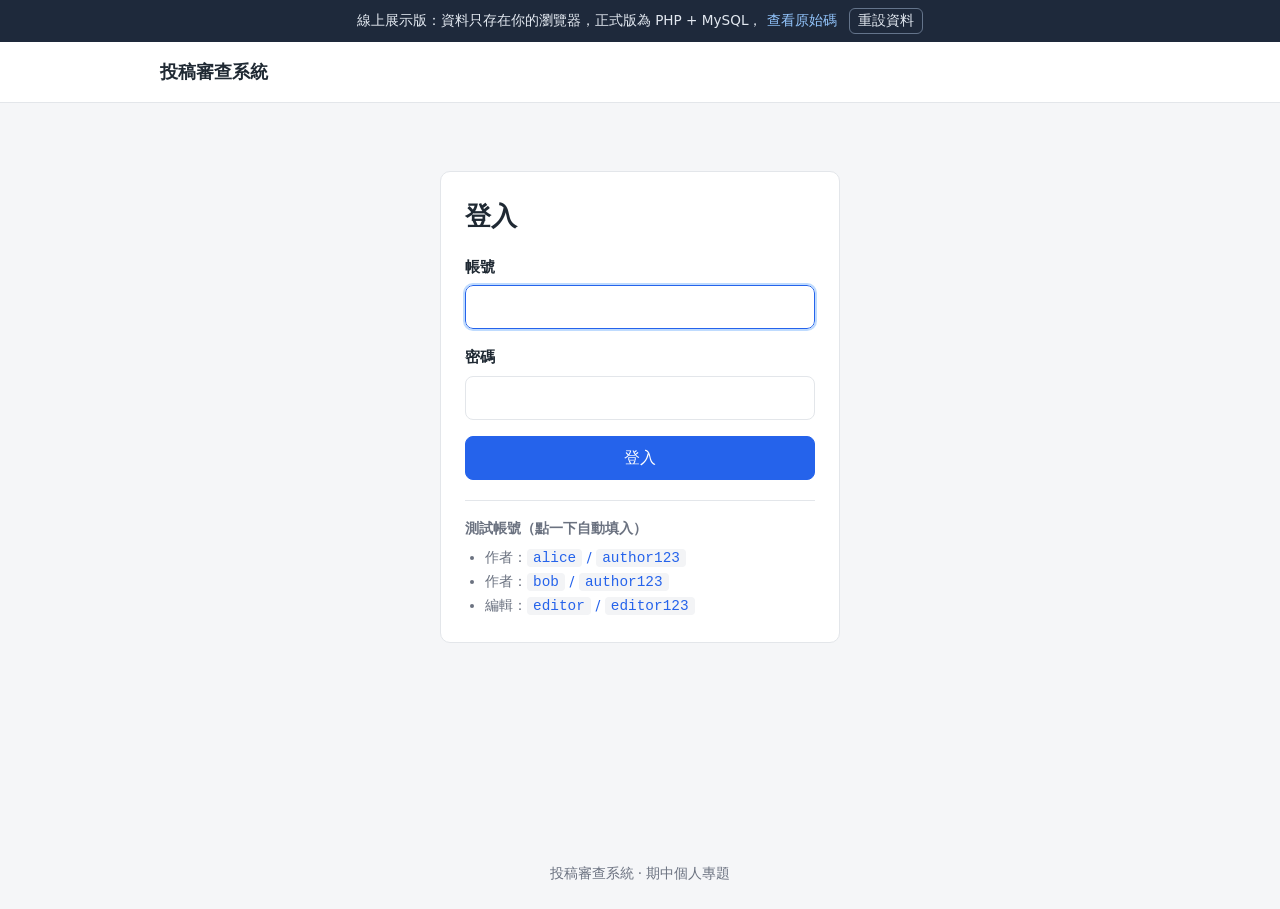
==== docs/index.html @ 5b0a5779 "新增 GitHub Pages 線上展示版 純前端重現相同介面與審查流程，資料存在瀏覽器 localStorage。  Co-Authored-By: Claude Opus 5.5 <noreply" ====
<!DOCTYPE html>
<html lang="zh-Hant">
<head>
    <meta charset="UTF-8">
    <meta name="viewport" content="width=device-width, initial-scale=1">
    <title>投稿審查系統｜線上展示</title>
    <link rel="stylesheet" href="style.css">
</head>
<body>
<div class="demo-banner">
    線上展示版：資料只存在你的瀏覽器，正式版為 PHP + MySQL，
    <a href="https://github.com/Spinach-45/submission-review-system">查看原始碼</a>
    <button type="button" id="reset-demo">重設資料</button>
</div>
<header class="topbar">
    <div class="container topbar-inner">
        <a class="brand" href="#/">投稿審查系統</a>
        <nav class="nav" id="nav"></nav>
    </div>
</header>
<main class="container" id="app"></main>
<footer class="footer container">投稿審查系統 · 期中個人專題</footer>
<script src="app.js"></script>
</body>
</html>
---- docs/style.css ----
:root {
    --bg: #f5f6f8;
    --surface: #fff;
    --text: #1f2933;
    --muted: #6b7280;
    --border: #e3e6ea;
    --primary: #2563eb;
    --primary-dark: #1d4ed8;
    --danger: #dc2626;
    --success: #16a34a;
    --radius: 10px;
}

* { box-sizing: border-box; }

body {
    margin: 0;
    font-family: system-ui, -apple-system, "Segoe UI", "Noto Sans TC", "Microsoft JhengHei", sans-serif;
    background: var(--bg);
    color: var(--text);
    line-height: 1.6;
}

a { color: var(--primary); text-decoration: none; }
a:hover { text-decoration: underline; }

.container { max-width: 1000px; margin: 0 auto; padding: 0 20px; }
main.container { padding-top: 28px; padding-bottom: 40px; min-height: calc(100vh - 140px); }

/* 頂部導覽 */
.topbar { background: var(--surface); border-bottom: 1px solid var(--border); }
.topbar-inner { display: flex; align-items: center; justify-content: space-between; height: 60px; gap: 16px; }
.brand { font-weight: 700; font-size: 1.15rem; color: var(--text); }
.nav { display: flex; align-items: center; gap: 18px; flex-wrap: wrap; }
.nav a { color: var(--text); }
.user-chip { background: var(--bg); padding: 4px 12px; border-radius: 999px; font-size: .9rem; color: var(--muted); }

h1 { font-size: 1.6rem; margin: 0 0 18px; }
h2 { font-size: 1.15rem; margin: 0 0 14px; }

.page-head { display: flex; align-items: center; justify-content: space-between; margin-bottom: 16px; gap: 12px; }
.page-head h1 { margin: 0; }
.count, .muted { color: var(--muted); font-size: .9rem; }

.card { background: var(--surface); border: 1px solid var(--border); border-radius: var(--radius); padding: 24px; margin-bottom: 20px; }

/* 按鈕 */
.btn {
    display: inline-block; padding: 8px 16px; border-radius: 8px; border: 1px solid var(--border);
    background: var(--surface); color: var(--text); font: inherit; cursor: pointer; text-decoration: none;
}
.btn:hover { background: #f0f2f5; text-decoration: none; }
.btn-primary { background: var(--primary); border-color: var(--primary); color: #fff; }
.btn-primary:hover { background: var(--primary-dark); }
.btn-success { background: var(--success); border-color: var(--success); color: #fff; }
.btn-success:hover { background: #15803d; }
.btn-danger { background: #fff; border-color: #fca5a5; color: var(--danger); }
.btn-danger:hover { background: #fef2f2; }
.btn-sm { padding: 4px 10px; font-size: .875rem; }
.btn-block { width: 100%; }
.btn-link { background: none; border: none; color: var(--muted); padding: 0; }
.btn-link:hover { background: none; color: var(--text); }
form.inline { display: inline; }

/* 狀態標籤 */
.badge { display: inline-block; padding: 2px 10px; border-radius: 999px; font-size: .8rem; font-weight: 600; }
.badge-editing { background: #f3f4f6; color: #4b5563; }
.badge-reviewing { background: #fef3c7; color: #92400e; }
.badge-approved { background: #dcfce7; color: #166534; }
.tag { display: inline-block; padding: 2px 10px; border-radius: 6px; background: #eff6ff; color: var(--primary); font-size: .8rem; }

/* 表格 */
.table-wrap { background: var(--surface); border: 1px solid var(--border); border-radius: var(--radius); overflow: hidden; }
.table { width: 100%; border-collapse: collapse; }
.table th, .table td { padding: 12px 16px; text-align: left; border-bottom: 1px solid var(--border); }
.table th { background: #fafbfc; font-size: .85rem; color: var(--muted); font-weight: 600; }
.table tr:last-child td { border-bottom: none; }
.table .actions { text-align: right; white-space: nowrap; }
.table .actions .btn, .table .actions form { margin-left: 4px; }

.filters { display: flex; gap: 10px; margin-bottom: 16px; }

/* 表單 */
.form label { display: block; margin-bottom: 16px; font-weight: 600; font-size: .95rem; }
.form input, .form select, .form textarea, .filters select {
    display: block; width: 100%; margin-top: 6px; padding: 9px 12px; font: inherit; font-weight: normal;
    border: 1px solid var(--border); border-radius: 8px; background: #fff;
}
.filters select { width: auto; margin-top: 0; }
.form textarea { resize: vertical; }
.form input:focus, .form select:focus, .form textarea:focus { outline: 2px solid #bfdbfe; border-color: var(--primary); }
.form-actions { display: flex; justify-content: flex-end; gap: 10px; flex-wrap: wrap; }

/* 提示 */
.alert { padding: 12px 16px; border-radius: 8px; margin-bottom: 18px; }
.alert ul { margin: 0; padding-left: 20px; }
.alert-success { background: #ecfdf5; color: #065f46; border: 1px solid #a7f3d0; }
.alert-error { background: #fef2f2; color: #991b1b; border: 1px solid #fecaca; }
.alert-warning { background: #fffbeb; color: #92400e; border: 1px solid #fde68a; }

.empty { background: var(--surface); border: 1px dashed var(--border); border-radius: var(--radius); padding: 40px; text-align: center; color: var(--muted); }

/* 登入 */
.login-card { max-width: 400px; margin: 40px auto; }
.demo-accounts { margin-top: 20px; padding-top: 16px; border-top: 1px solid var(--border); font-size: .9rem; color: var(--muted); }
.demo-accounts p { margin: 0 0 6px; font-weight: 600; }
.demo-accounts ul { margin: 0; padding-left: 20px; }
code { background: #f3f4f6; padding: 1px 6px; border-radius: 4px; }

/* 稿件內容 */
.back { display: inline-block; margin-bottom: 14px; }
.manuscript .meta { display: flex; gap: 10px; align-items: center; margin-bottom: 10px; flex-wrap: wrap; }
.manuscript .content { white-space: normal; margin-bottom: 20px; }
.hint { color: var(--muted); margin: 0; }

/* 審查歷程 */
.timeline { list-style: none; margin: 0; padding: 0 0 0 18px; border-left: 2px solid var(--border); }
.timeline li { position: relative; padding: 0 0 16px 14px; }
.timeline li::before {
    content: ""; position: absolute; left: -25px; top: 7px; width: 12px; height: 12px;
    border-radius: 50%; background: var(--muted); border: 2px solid #fff;
}
.timeline-submit::before { background: var(--primary) !important; }
.timeline-approve::before { background: var(--success) !important; }
.timeline-reject::before { background: var(--danger) !important; }
.timeline .comment { margin-top: 4px; padding: 8px 12px; background: var(--bg); border-radius: 6px; }

.footer { text-align: center; color: var(--muted); font-size: .85rem; padding-bottom: 24px; }

/* 手機版 */
@media (max-width: 640px) {
    .topbar-inner { height: auto; padding: 12px 20px; flex-direction: column; align-items: flex-start; }
    .table thead { display: none; }
    .table tr { display: block; padding: 12px 0; border-bottom: 1px solid var(--border); }
    .table td { display: flex; justify-content: space-between; border: none; padding: 4px 16px; }
    .table td::before { content: attr(data-label); color: var(--muted); font-size: .85rem; margin-right: 12px; }
    .table td.actions { justify-content: flex-end; padding-top: 8px; }
    .table td.actions::before { content: none; }
    .filters { flex-wrap: wrap; }
}

/* GitHub Pages 展示版 */
.demo-banner { background: #1e293b; color: #e2e8f0; font-size: .85rem; text-align: center; padding: 8px 16px; }
.demo-banner a { color: #93c5fd; }
.demo-banner button { background: none; border: 1px solid #64748b; color: #e2e8f0; border-radius: 6px; padding: 1px 8px; margin-left: 8px; cursor: pointer; font: inherit; }
.demo-accounts button.link { background: none; border: none; color: var(--primary); padding: 0; cursor: pointer; font: inherit; }
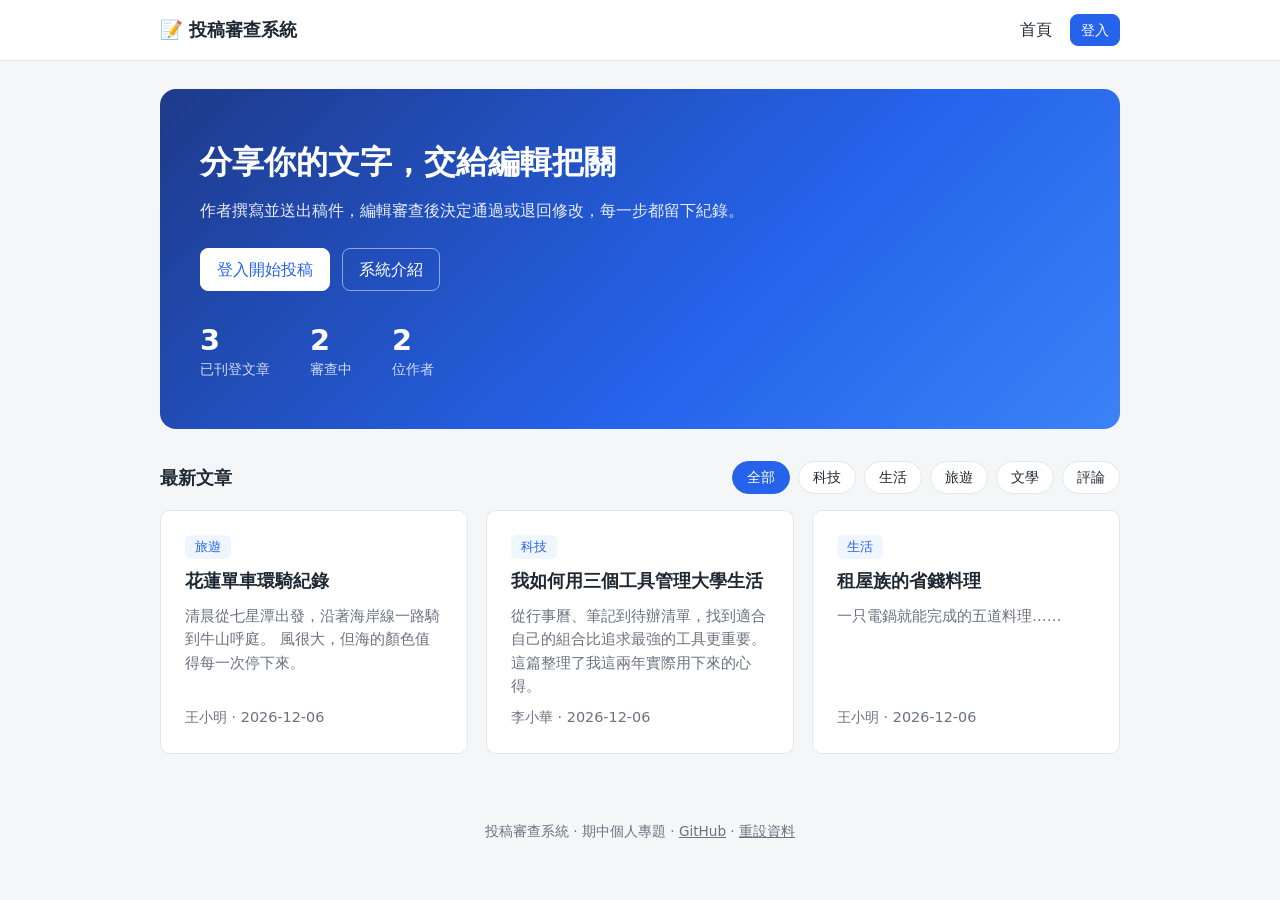
==== commit f41022d6: "GitHub Pages 改為完整網站：首頁、文章頁、系統介紹 拿掉展示版字樣，首頁顯示已通過審查的文章並可依類別篩選。  Co-Authored-By: Claude Opus 5.5 <norep" ====
--- a/docs/index.html
+++ b/docs/index.html
@@ -3,23 +3,24 @@
 <head>
     <meta charset="UTF-8">
     <meta name="viewport" content="width=device-width, initial-scale=1">
-    <title>投稿審查系統｜線上展示</title>
+    <meta name="description" content="投稿審查系統：作者投稿、編輯審查，稿件從撰寫到刊登的完整流程。">
+    <title>投稿審查系統</title>
+    <link rel="icon" href="data:image/svg+xml,<svg xmlns='http://www.w3.org/2000/svg' viewBox='0 0 100 100'><text y='.9em' font-size='90'>📝</text></svg>">
     <link rel="stylesheet" href="style.css">
 </head>
 <body>
-<div class="demo-banner">
-    線上展示版：資料只存在你的瀏覽器，正式版為 PHP + MySQL，
-    <a href="https://github.com/Spinach-45/submission-review-system">查看原始碼</a>
-    <button type="button" id="reset-demo">重設資料</button>
-</div>
 <header class="topbar">
     <div class="container topbar-inner">
-        <a class="brand" href="#/">投稿審查系統</a>
+        <a class="brand" href="#/">📝 投稿審查系統</a>
         <nav class="nav" id="nav"></nav>
     </div>
 </header>
 <main class="container" id="app"></main>
-<footer class="footer container">投稿審查系統 · 期中個人專題</footer>
+<footer class="footer container">
+    投稿審查系統 · 期中個人專題 ·
+    <a href="https://github.com/Spinach-45/submission-review-system">GitHub</a> ·
+    <button type="button" class="btn-link" id="reset-demo">重設資料</button>
+</footer>
 <script src="app.js"></script>
 </body>
 </html>
--- a/docs/style.css
+++ b/docs/style.css
@@ -32,7 +32,7 @@
 .topbar-inner { display: flex; align-items: center; justify-content: space-between; height: 60px; gap: 16px; }
 .brand { font-weight: 700; font-size: 1.15rem; color: var(--text); }
 .nav { display: flex; align-items: center; gap: 18px; flex-wrap: wrap; }
-.nav a { color: var(--text); }
+.nav a:not(.btn) { color: var(--text); }
 .user-chip { background: var(--bg); padding: 4px 12px; border-radius: 999px; font-size: .9rem; color: var(--muted); }
 
 h1 { font-size: 1.6rem; margin: 0 0 18px; }
@@ -139,8 +139,50 @@
     .filters { flex-wrap: wrap; }
 }
 
-/* GitHub Pages 展示版 */
-.demo-banner { background: #1e293b; color: #e2e8f0; font-size: .85rem; text-align: center; padding: 8px 16px; }
-.demo-banner a { color: #93c5fd; }
-.demo-banner button { background: none; border: 1px solid #64748b; color: #e2e8f0; border-radius: 6px; padding: 1px 8px; margin-left: 8px; cursor: pointer; font: inherit; }
+/* GitHub Pages 網站版 */
 .demo-accounts button.link { background: none; border: none; color: var(--primary); padding: 0; cursor: pointer; font: inherit; }
+.footer .btn-link { background: none; border: none; color: var(--muted); cursor: pointer; font: inherit; padding: 0; text-decoration: underline; }
+.footer a { color: var(--muted); text-decoration: underline; }
+
+.hero {
+    background: linear-gradient(135deg, #1e3a8a, #2563eb 60%, #3b82f6);
+    color: #fff; border-radius: 16px; padding: 48px 40px; margin-bottom: 32px;
+}
+.hero h1 { font-size: 2rem; margin: 0 0 10px; }
+.hero p { margin: 0 0 24px; opacity: .9; max-width: 560px; }
+.hero-actions { display: flex; gap: 12px; flex-wrap: wrap; }
+.hero .btn-primary { background: #fff; color: var(--primary); border-color: #fff; }
+.hero .btn-primary:hover { background: #eff6ff; }
+.hero .btn:not(.btn-primary) { background: transparent; color: #fff; border-color: rgba(255,255,255,.5); }
+.hero .btn:not(.btn-primary):hover { background: rgba(255,255,255,.1); }
+.stats { display: flex; gap: 40px; margin-top: 32px; flex-wrap: wrap; }
+.stats div { display: flex; flex-direction: column; }
+.stats strong { font-size: 1.8rem; line-height: 1.2; }
+.stats span { opacity: .8; font-size: .9rem; }
+
+.page-head h2 { margin: 0; }
+.chips { display: flex; gap: 8px; flex-wrap: wrap; }
+.chip { padding: 4px 14px; border-radius: 999px; border: 1px solid var(--border); background: var(--surface); color: var(--text); font-size: .9rem; }
+.chip:hover { text-decoration: none; border-color: var(--primary); }
+.chip.active { background: var(--primary); border-color: var(--primary); color: #fff; }
+
+.article-grid { display: grid; grid-template-columns: repeat(auto-fill, minmax(280px, 1fr)); gap: 18px; }
+.article-card { display: flex; flex-direction: column; gap: 8px; margin: 0; color: var(--text); transition: transform .15s, box-shadow .15s; }
+.article-card:hover { text-decoration: none; transform: translateY(-2px); box-shadow: 0 8px 24px rgba(15, 23, 42, .08); }
+.article-card .tag { align-self: flex-start; }
+.article-card h3 { margin: 0; font-size: 1.1rem; }
+.article-card p { margin: 0; color: var(--muted); font-size: .92rem; flex: 1; }
+.article .content { font-size: 1.05rem; line-height: 1.9; }
+
+.about h2 { margin-top: 24px; }
+.flow { display: flex; align-items: center; gap: 10px; flex-wrap: wrap; margin-bottom: 8px; }
+.flow .arrow { color: var(--muted); font-size: .9rem; }
+.about-grid { display: grid; grid-template-columns: 1fr 1fr; gap: 24px; }
+.about ul { padding-left: 20px; margin: 0; }
+
+@media (max-width: 640px) {
+    .hero { padding: 32px 22px; }
+    .hero h1 { font-size: 1.5rem; }
+    .about-grid { grid-template-columns: 1fr; }
+    .page-head { flex-direction: column; align-items: flex-start; }
+}
